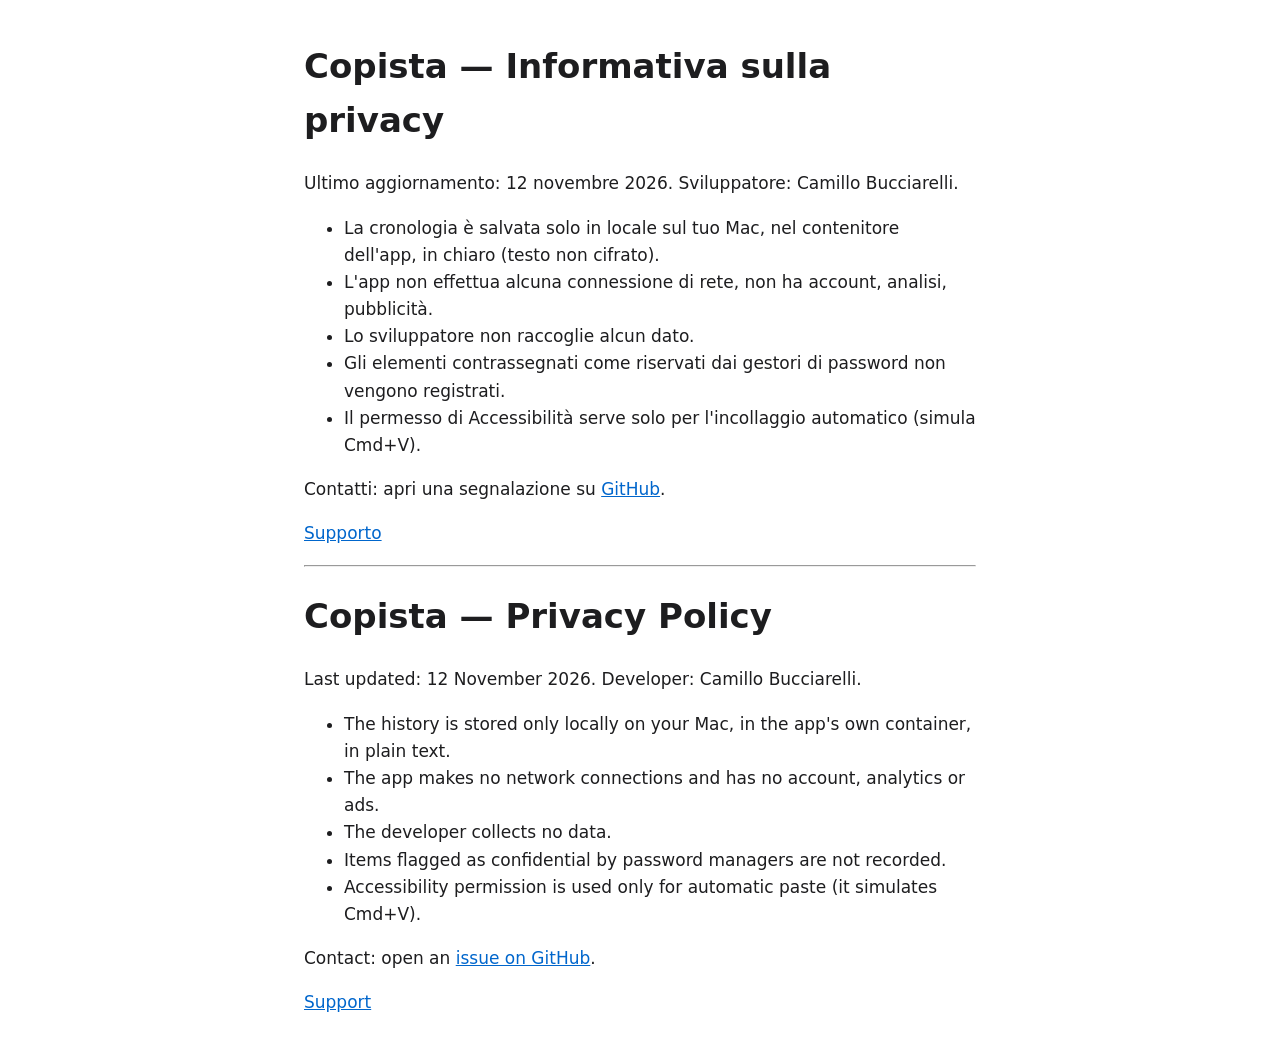
==== privacy.html @ 1095b619 "Sito di supporto e privacy di Copista Co-Authored-By: Claude Fable 5.2 <noreply@anthropic.com>" ====
<!doctype html>
<html lang="it"><head><meta charset="utf-8"><meta name="viewport" content="width=device-width,initial-scale=1">
<title>Copista — Informativa sulla privacy</title>
<style>:root{color-scheme:light dark}body{font:17px/1.6 -apple-system,system-ui,sans-serif;max-width:42rem;margin:0 auto;padding:1rem;background:#fff;color:#1d1d1f}a{color:#0066cc}kbd{border:1px solid #888;border-radius:4px;padding:0 .3em}@media(prefers-color-scheme:dark){body{background:#1c1c1e;color:#f2f2f7}a{color:#6cb6ff}}</style></head><body>
<h1>Copista — Informativa sulla privacy</h1>
<p>Ultimo aggiornamento: 12 novembre 2026. Sviluppatore: Camillo Bucciarelli.</p>
<ul>
<li>La cronologia è salvata solo in locale sul tuo Mac, nel contenitore dell'app, in chiaro (testo non cifrato).</li>
<li>L'app non effettua alcuna connessione di rete, non ha account, analisi, pubblicità.</li>
<li>Lo sviluppatore non raccoglie alcun dato.</li>
<li>Gli elementi contrassegnati come riservati dai gestori di password non vengono registrati.</li>
<li>Il permesso di Accessibilità serve solo per l'incollaggio automatico (simula Cmd+V).</li>
</ul>
<p>Contatti: apri una segnalazione su <a href="https://github.com/camillobucciarelli/copista-site/issues">GitHub</a>.</p>
<p><a href="index.html">Supporto</a></p>
<hr>
<h1 lang="en">Copista — Privacy Policy</h1>
<div lang="en">
<p>Last updated: 12 November 2026. Developer: Camillo Bucciarelli.</p>
<ul>
<li>The history is stored only locally on your Mac, in the app's own container, in plain text.</li>
<li>The app makes no network connections and has no account, analytics or ads.</li>
<li>The developer collects no data.</li>
<li>Items flagged as confidential by password managers are not recorded.</li>
<li>Accessibility permission is used only for automatic paste (it simulates Cmd+V).</li>
</ul>
<p>Contact: open an <a href="https://github.com/camillobucciarelli/copista-site/issues">issue on GitHub</a>.</p>
<p><a href="index.html">Support</a></p>
</div>
</body></html>
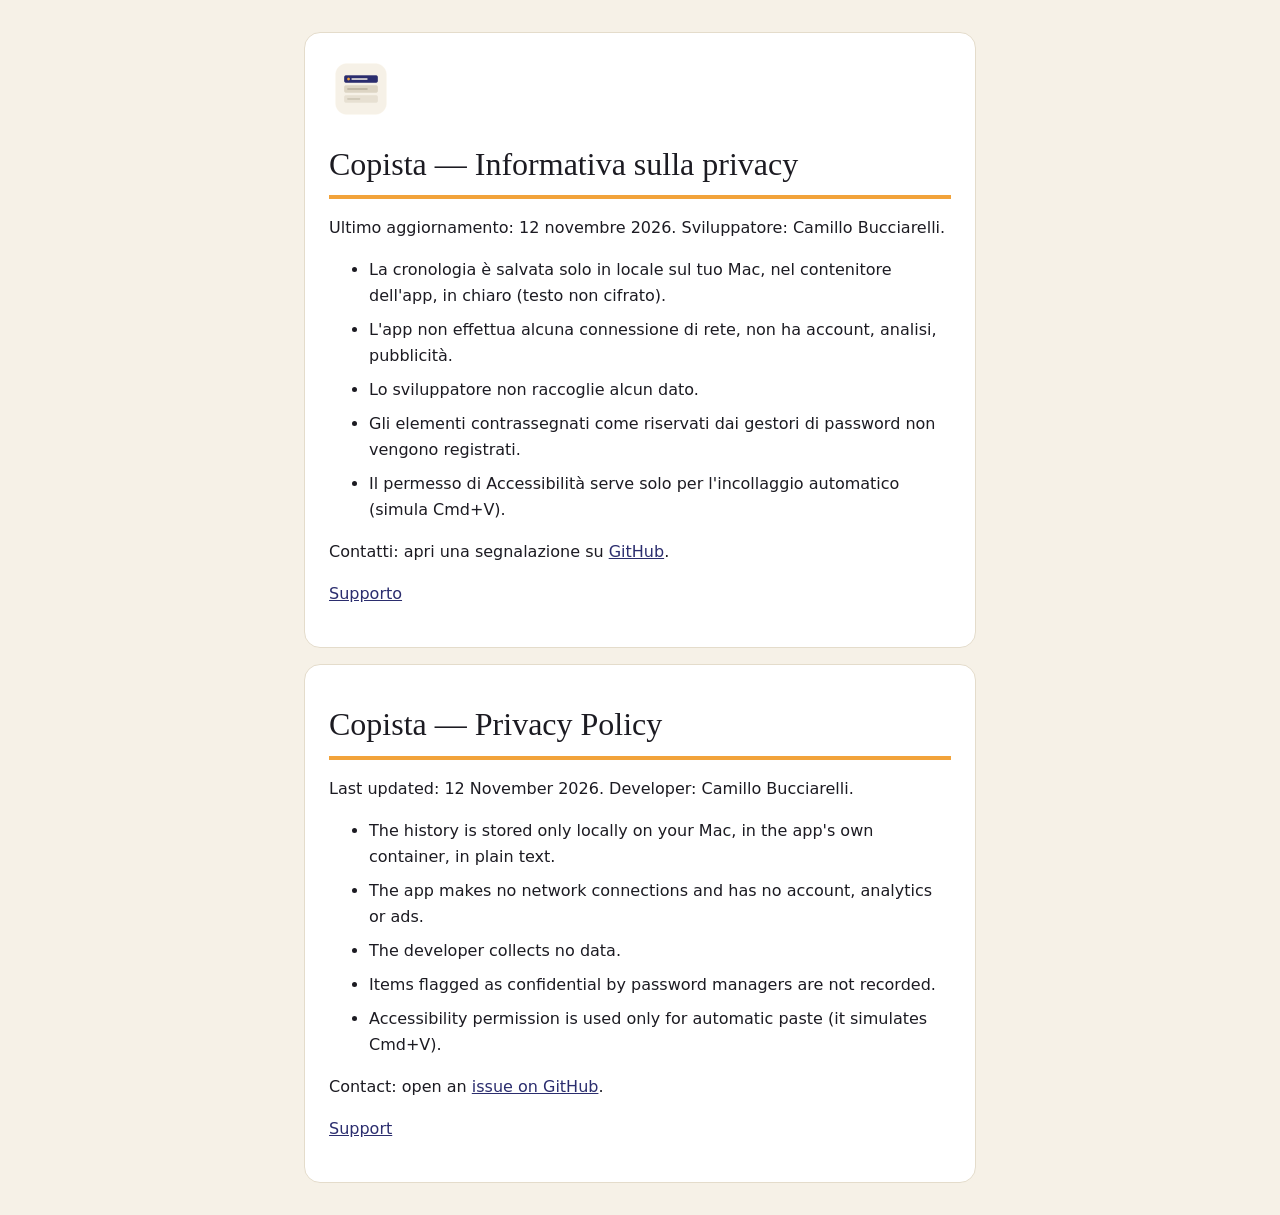
==== commit 4636c58e: "Stile coerente con Postino Co-Authored-By: Claude Fable 5.2 <noreply@anthropic.com>" ====
--- a/privacy.html
+++ b/privacy.html
@@ -1,7 +1,24 @@
 <!doctype html>
 <html lang="it"><head><meta charset="utf-8"><meta name="viewport" content="width=device-width,initial-scale=1">
 <title>Copista — Informativa sulla privacy</title>
-<style>:root{color-scheme:light dark}body{font:17px/1.6 -apple-system,system-ui,sans-serif;max-width:42rem;margin:0 auto;padding:1rem;background:#fff;color:#1d1d1f}a{color:#0066cc}kbd{border:1px solid #888;border-radius:4px;padding:0 .3em}@media(prefers-color-scheme:dark){body{background:#1c1c1e;color:#f2f2f7}a{color:#6cb6ff}}</style></head><body>
+<link rel="icon" type="image/png" href="icon.png">
+<style>
+  /* Stile ispirato a Postino (docs/download): sfondo caldo, scheda rialzata, filetto colorato sotto il titolo; colori dall'icona di Copista. */
+  :root{color-scheme:light dark;--sfondo:#F6F1E7;--superficie:#FFFFFF;--testo:#1C1B22;--attenuato:#5E5A66;--primario:#2B2D6E;--bordo:#E4DCCB;--accento:#F2A33A;--focus:#B0500A;--tasto:#F6F1E7}
+  @media(prefers-color-scheme:dark){:root{--sfondo:#131318;--superficie:#202026;--testo:#F6F1E7;--attenuato:#A9A4B5;--primario:#AEB0F2;--bordo:#2E2E38;--accento:#F2A33A;--focus:#F2A65E;--tasto:#2B2D3A}}
+  body{margin:0 auto;padding:1rem;max-width:42rem;background:var(--sfondo);color:var(--testo);font:1rem/1.625 ui-rounded,"SF Pro Rounded",Figtree,system-ui,-apple-system,"Segoe UI",Roboto,sans-serif}
+  main{background:var(--superficie);border:1px solid var(--bordo);border-radius:1rem;padding:1rem 1.5rem 1.5rem;margin:1rem 0}
+  h1{font:400 2rem/1.2 "New York",Georgia,serif;margin:1.5rem 0 .75rem;padding-bottom:.75rem;border-bottom:.25rem solid var(--accento);overflow-wrap:anywhere}
+  h2{font-size:1.2rem;margin:1.75rem 0 .5rem;color:var(--primario)}
+  .logo{display:block;border-radius:22%;margin-top:.5rem}
+  a{color:var(--primario);text-decoration:underline;overflow-wrap:anywhere}
+  a:focus-visible{outline:.2em solid var(--focus);outline-offset:.2em}
+  li{margin-bottom:.5rem}
+  kbd{font:inherit;font-size:.9em;font-weight:600;background:var(--tasto);border:1px solid var(--bordo);border-bottom-width:2px;border-radius:.4rem;padding:.05em .45em}
+  hr{border:0;border-top:1px solid var(--bordo);margin:2rem 0 0}
+</style></head><body>
+<main>
+<img class="logo" src="icon.png" width="64" height="64" alt="">
 <h1>Copista — Informativa sulla privacy</h1>
 <p>Ultimo aggiornamento: 12 novembre 2026. Sviluppatore: Camillo Bucciarelli.</p>
 <ul>
@@ -13,7 +30,8 @@
 </ul>
 <p>Contatti: apri una segnalazione su <a href="https://github.com/camillobucciarelli/copista-site/issues">GitHub</a>.</p>
 <p><a href="index.html">Supporto</a></p>
-<hr>
+</main>
+<main>
 <h1 lang="en">Copista — Privacy Policy</h1>
 <div lang="en">
 <p>Last updated: 12 November 2026. Developer: Camillo Bucciarelli.</p>
@@ -27,4 +45,5 @@
 <p>Contact: open an <a href="https://github.com/camillobucciarelli/copista-site/issues">issue on GitHub</a>.</p>
 <p><a href="index.html">Support</a></p>
 </div>
+</main>
 </body></html>
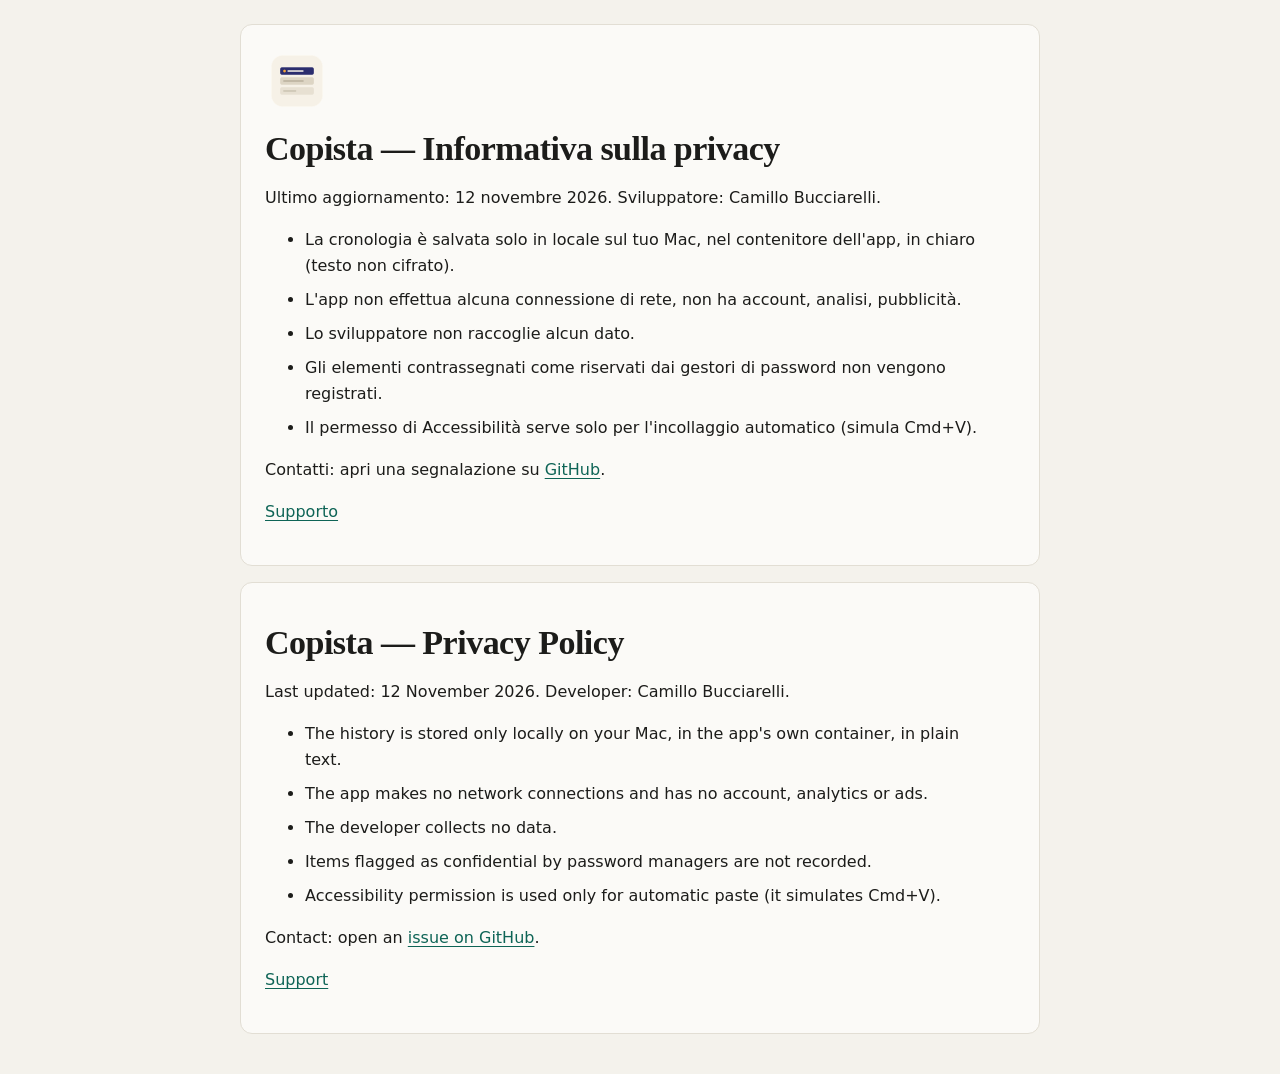
==== commit de0fa90e: "Stile dal design system di Postino Co-Authored-By: Claude Fable 5.2 <noreply@anthropic.com>" ====
--- a/privacy.html
+++ b/privacy.html
@@ -2,21 +2,7 @@
 <html lang="it"><head><meta charset="utf-8"><meta name="viewport" content="width=device-width,initial-scale=1">
 <title>Copista — Informativa sulla privacy</title>
 <link rel="icon" type="image/png" href="icon.png">
-<style>
-  /* Stile ispirato a Postino (docs/download): sfondo caldo, scheda rialzata, filetto colorato sotto il titolo; colori dall'icona di Copista. */
-  :root{color-scheme:light dark;--sfondo:#F6F1E7;--superficie:#FFFFFF;--testo:#1C1B22;--attenuato:#5E5A66;--primario:#2B2D6E;--bordo:#E4DCCB;--accento:#F2A33A;--focus:#B0500A;--tasto:#F6F1E7}
-  @media(prefers-color-scheme:dark){:root{--sfondo:#131318;--superficie:#202026;--testo:#F6F1E7;--attenuato:#A9A4B5;--primario:#AEB0F2;--bordo:#2E2E38;--accento:#F2A33A;--focus:#F2A65E;--tasto:#2B2D3A}}
-  body{margin:0 auto;padding:1rem;max-width:42rem;background:var(--sfondo);color:var(--testo);font:1rem/1.625 ui-rounded,"SF Pro Rounded",Figtree,system-ui,-apple-system,"Segoe UI",Roboto,sans-serif}
-  main{background:var(--superficie);border:1px solid var(--bordo);border-radius:1rem;padding:1rem 1.5rem 1.5rem;margin:1rem 0}
-  h1{font:400 2rem/1.2 "New York",Georgia,serif;margin:1.5rem 0 .75rem;padding-bottom:.75rem;border-bottom:.25rem solid var(--accento);overflow-wrap:anywhere}
-  h2{font-size:1.2rem;margin:1.75rem 0 .5rem;color:var(--primario)}
-  .logo{display:block;border-radius:22%;margin-top:.5rem}
-  a{color:var(--primario);text-decoration:underline;overflow-wrap:anywhere}
-  a:focus-visible{outline:.2em solid var(--focus);outline-offset:.2em}
-  li{margin-bottom:.5rem}
-  kbd{font:inherit;font-size:.9em;font-weight:600;background:var(--tasto);border:1px solid var(--bordo);border-bottom-width:2px;border-radius:.4rem;padding:.05em .45em}
-  hr{border:0;border-top:1px solid var(--bordo);margin:2rem 0 0}
-</style></head><body>
+<link rel="stylesheet" href="style.css"></head><body>
 <main>
 <img class="logo" src="icon.png" width="64" height="64" alt="">
 <h1>Copista — Informativa sulla privacy</h1>
--- a/style.css
+++ b/style.css
@@ -0,0 +1,36 @@
+@font-face{font-family:"Newsreader";font-style:normal;font-weight:200 800;font-display:swap;src:url(fonts/newsreader-latin-ext.woff2) format("woff2");unicode-range:U+0100-02BA,U+02BD-02C5,U+02C7-02CC,U+02CE-02D7,U+02DD-02FF,U+0304,U+0308,U+0329,U+1D00-1DBF,U+1E00-1E9F,U+1EF2-1EFF,U+2020,U+20A0-20AB,U+20AD-20C4,U+2113,U+2C60-2C7F,U+A720-A7FF}
+@font-face{font-family:"Newsreader";font-style:normal;font-weight:200 800;font-display:swap;src:url(fonts/newsreader-latin.woff2) format("woff2");unicode-range:U+0000-00FF,U+0131,U+0152-0153,U+02BB-02BC,U+02C6,U+02DA,U+02DC,U+0304,U+0308,U+0329,U+2000-206F,U+20AC,U+2122,U+2191,U+2193,U+2212,U+2215,U+FEFF,U+FFFD}
+@font-face{font-family:"Instrument Sans";font-style:normal;font-weight:400 700;font-display:swap;src:url(fonts/instrument-sans-latin-ext.woff2) format("woff2");unicode-range:U+0100-02BA,U+02BD-02C5,U+02C7-02CC,U+02CE-02D7,U+02DD-02FF,U+0304,U+0308,U+0329,U+1D00-1DBF,U+1E00-1E9F,U+1EF2-1EFF,U+2020,U+20A0-20AB,U+20AD-20C4,U+2113,U+2C60-2C7F,U+A720-A7FF}
+@font-face{font-family:"Instrument Sans";font-style:normal;font-weight:400 700;font-display:swap;src:url(fonts/instrument-sans-latin.woff2) format("woff2");unicode-range:U+0000-00FF,U+0131,U+0152-0153,U+02BB-02BC,U+02C6,U+02DA,U+02DC,U+0304,U+0308,U+0329,U+2000-206F,U+20AC,U+2122,U+2191,U+2193,U+2212,U+2215,U+FEFF,U+FFFD}
+@font-face{font-family:"IBM Plex Mono";font-style:normal;font-weight:400;font-display:swap;src:url(fonts/ibm-plex-mono-latin-ext.woff2) format("woff2");unicode-range:U+0100-02BA,U+02BD-02C5,U+02C7-02CC,U+02CE-02D7,U+02DD-02FF,U+0304,U+0308,U+0329,U+1D00-1DBF,U+1E00-1E9F,U+1EF2-1EFF,U+2020,U+20A0-20AB,U+20AD-20C4,U+2113,U+2C60-2C7F,U+A720-A7FF}
+@font-face{font-family:"IBM Plex Mono";font-style:normal;font-weight:400;font-display:swap;src:url(fonts/ibm-plex-mono-latin.woff2) format("woff2");unicode-range:U+0000-00FF,U+0131,U+0152-0153,U+02BB-02BC,U+02C6,U+02DA,U+02DC,U+0304,U+0308,U+0329,U+2000-206F,U+20AC,U+2122,U+2191,U+2193,U+2212,U+2215,U+FEFF,U+FFFD}
+/* Token del design system Postino, valori risolti. Livello semantico, tema chiaro. */
+:root{color-scheme:light dark;
+--surface-ground:#f4f2ec;--surface:#fbfaf7;--surface-raised:#ffffff;
+--ink:#1c1c1a;--ink-muted:#625e55;--ink-subtle:#67635a;
+--brand:#0e6456;--on-brand:#ffffff;
+--border-subtle:#e2ded4;--border-strong:#7f7a6e;--focus-ring:#b0500a;
+--font-serif:"Newsreader",Georgia,"Times New Roman",serif;
+--font-sans:"Instrument Sans",system-ui,-apple-system,"Segoe UI",Roboto,sans-serif;
+--font-mono:"IBM Plex Mono",ui-monospace,Menlo,monospace;
+--space-1:4px;--space-2:8px;--space-3:12px;--space-4:16px;--space-6:24px;--space-8:32px;
+--radius-xs:4px;--radius-md:12px}
+@media(prefers-color-scheme:dark){:root{
+--surface-ground:#131312;--surface:#1c1c1a;--surface-raised:#242422;
+--ink:#f4f2ec;--ink-muted:#a6a093;--ink-subtle:#a39e93;
+--brand:#79c9b3;--on-brand:#0b231e;
+--border-subtle:#2d2c29;--border-strong:#7f7a6e;--focus-ring:#f2a65e}}
+*{box-sizing:border-box}
+body{margin:0;padding:var(--space-4);background:var(--surface-ground);color:var(--ink);font:400 16px/26px var(--font-sans)}
+@media(min-width:600px){body{padding:var(--space-6)}}
+main{max-width:800px;margin:0 auto var(--space-4);padding:var(--space-4);background:var(--surface);border:1px solid var(--border-subtle);border-radius:var(--radius-md)}
+@media(min-width:600px){main{padding:var(--space-6)}}
+p,ul{max-width:70ch;margin:0 0 var(--space-4)}
+li{margin-bottom:var(--space-2)}
+h1,h2{font-family:var(--font-serif);color:var(--ink);overflow-wrap:anywhere}
+h1{font-size:34px;line-height:40px;font-weight:600;letter-spacing:-.015em;margin:var(--space-4) 0 var(--space-4)}
+h2{font-size:24px;line-height:30px;font-weight:600;letter-spacing:-.005em;margin:var(--space-8) 0 var(--space-3)}
+.logo{display:block;border-radius:var(--radius-md)}
+a{color:var(--brand);text-decoration:underline;text-underline-offset:.2em;overflow-wrap:anywhere}
+a:focus-visible{outline:2px solid var(--focus-ring);outline-offset:2px;border-radius:var(--radius-xs)}
+kbd{font:400 13px/20px var(--font-mono);background:var(--surface-raised);color:var(--ink);border:1px solid var(--border-strong);border-radius:var(--radius-xs);padding:0 var(--space-1);white-space:nowrap}
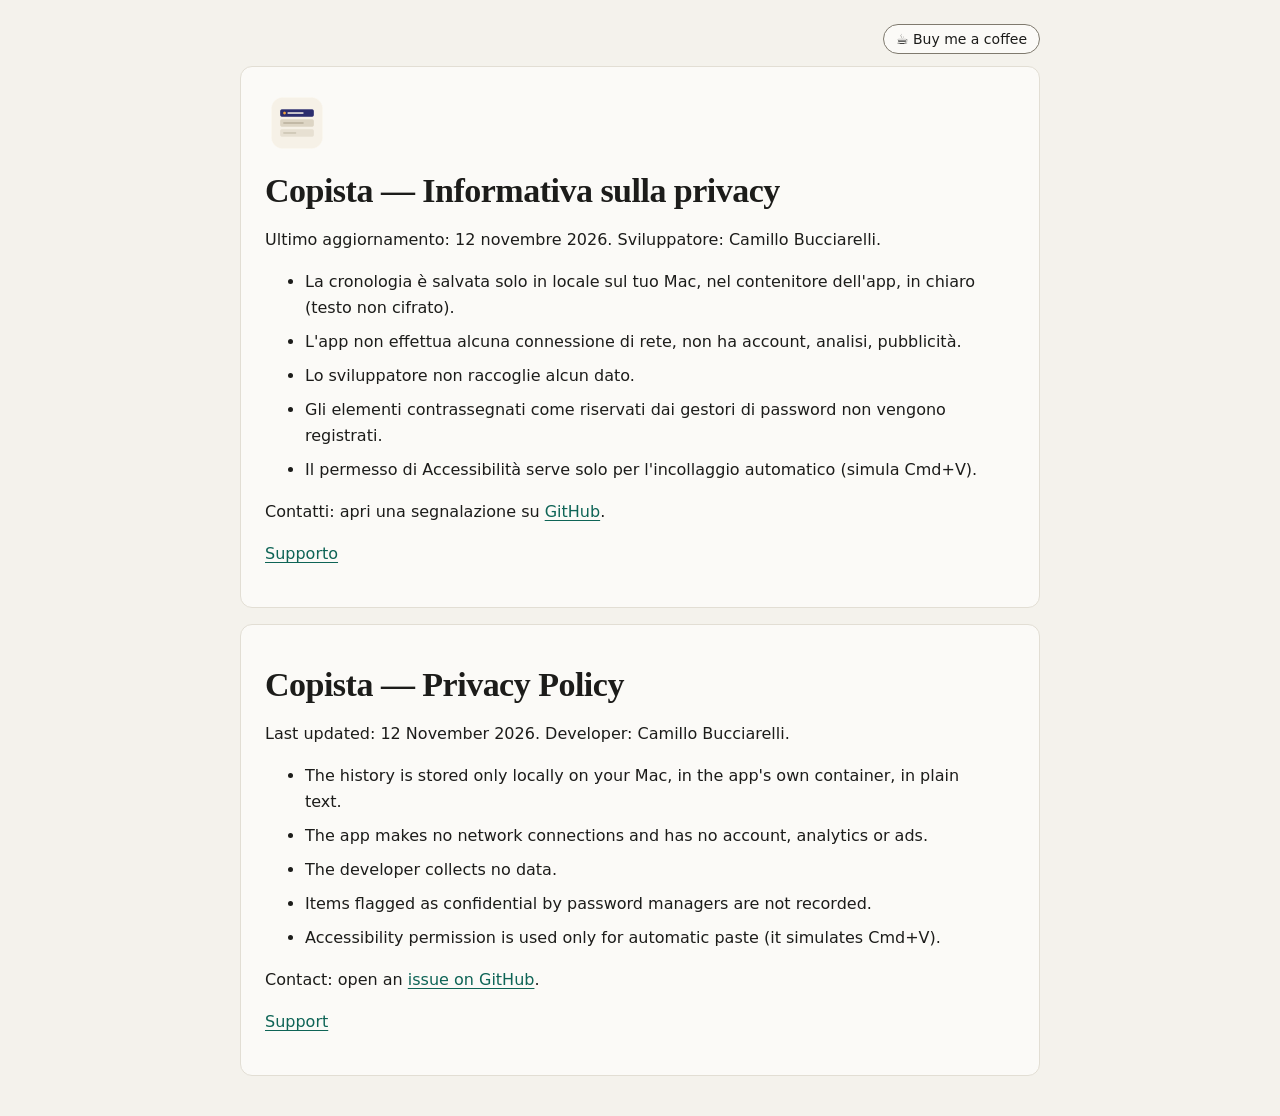
==== commit 69fe2139: "Pulsante Buy me a coffee in alto a destra nell'intestazione Co-Authored-By: Claude Fable 5.2 <norepl" ====
--- a/privacy.html
+++ b/privacy.html
@@ -3,6 +3,7 @@
 <title>Copista — Informativa sulla privacy</title>
 <link rel="icon" type="image/png" href="icon.png">
 <link rel="stylesheet" href="style.css"></head><body>
+<header class="topbar"><a class="sponsor" href="https://buymeacoffee.com/camillobucciarelli" rel="noopener"><span aria-hidden="true">☕</span> Buy me a coffee</a></header>
 <main>
 <img class="logo" src="icon.png" width="64" height="64" alt="">
 <h1>Copista — Informativa sulla privacy</h1>
--- a/style.css
+++ b/style.css
@@ -34,3 +34,7 @@
 a{color:var(--brand);text-decoration:underline;text-underline-offset:.2em;overflow-wrap:anywhere}
 a:focus-visible{outline:2px solid var(--focus-ring);outline-offset:2px;border-radius:var(--radius-xs)}
 kbd{font:400 13px/20px var(--font-mono);background:var(--surface-raised);color:var(--ink);border:1px solid var(--border-strong);border-radius:var(--radius-xs);padding:0 var(--space-1);white-space:nowrap}
+.topbar{max-width:800px;margin:0 auto var(--space-3);display:flex;justify-content:flex-end}
+.sponsor{font:500 14px/20px var(--font-sans);color:var(--ink);text-decoration:none;white-space:nowrap;padding:var(--space-1) var(--space-3);border:1px solid var(--border-strong);border-radius:999px;background:var(--surface)}
+.sponsor:hover,.sponsor:focus-visible{color:var(--brand);border-color:var(--brand)}
+.sponsor:focus-visible{outline:2px solid var(--focus-ring);outline-offset:2px;border-radius:999px}
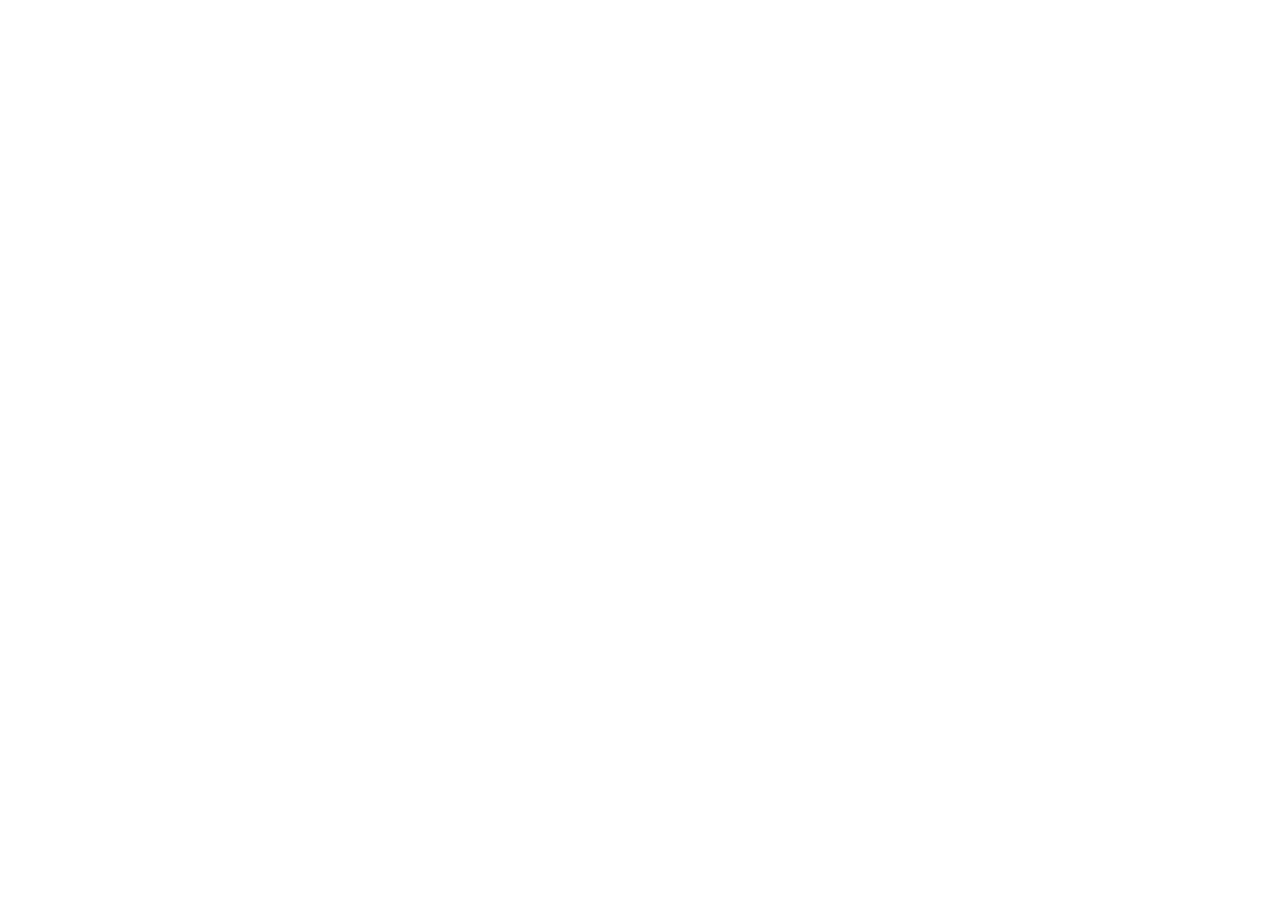
==== commit 6b9ad438: "Reindirizza le pagine a copista.camillobucciarelli.dev Il sito è ora in un bucket Cloudflare R2; i s" ====
--- a/privacy.html
+++ b/privacy.html
@@ -1,36 +1,7 @@
 <!doctype html>
 <html lang="it"><head><meta charset="utf-8"><meta name="viewport" content="width=device-width,initial-scale=1">
 <title>Copista — Informativa sulla privacy</title>
-<link rel="icon" type="image/png" href="icon.png">
-<link rel="stylesheet" href="style.css"></head><body>
-<header class="topbar"><a class="sponsor" href="https://buymeacoffee.com/camillobucciarelli" rel="noopener"><span aria-hidden="true">☕</span> Buy me a coffee</a></header>
-<main>
-<img class="logo" src="icon.png" width="64" height="64" alt="">
-<h1>Copista — Informativa sulla privacy</h1>
-<p>Ultimo aggiornamento: 12 novembre 2026. Sviluppatore: Camillo Bucciarelli.</p>
-<ul>
-<li>La cronologia è salvata solo in locale sul tuo Mac, nel contenitore dell'app, in chiaro (testo non cifrato).</li>
-<li>L'app non effettua alcuna connessione di rete, non ha account, analisi, pubblicità.</li>
-<li>Lo sviluppatore non raccoglie alcun dato.</li>
-<li>Gli elementi contrassegnati come riservati dai gestori di password non vengono registrati.</li>
-<li>Il permesso di Accessibilità serve solo per l'incollaggio automatico (simula Cmd+V).</li>
-</ul>
-<p>Contatti: apri una segnalazione su <a href="https://github.com/camillobucciarelli/copista-site/issues">GitHub</a>.</p>
-<p><a href="index.html">Supporto</a></p>
-</main>
-<main>
-<h1 lang="en">Copista — Privacy Policy</h1>
-<div lang="en">
-<p>Last updated: 12 November 2026. Developer: Camillo Bucciarelli.</p>
-<ul>
-<li>The history is stored only locally on your Mac, in the app's own container, in plain text.</li>
-<li>The app makes no network connections and has no account, analytics or ads.</li>
-<li>The developer collects no data.</li>
-<li>Items flagged as confidential by password managers are not recorded.</li>
-<li>Accessibility permission is used only for automatic paste (it simulates Cmd+V).</li>
-</ul>
-<p>Contact: open an <a href="https://github.com/camillobucciarelli/copista-site/issues">issue on GitHub</a>.</p>
-<p><a href="index.html">Support</a></p>
-</div>
-</main>
+<link rel="canonical" href="https://copista.camillobucciarelli.dev/privacy.html">
+<meta http-equiv="refresh" content="0; url=https://copista.camillobucciarelli.dev/privacy.html"></head><body>
+<p>La pagina è ora su / This page moved to <a href="https://copista.camillobucciarelli.dev/privacy.html">copista.camillobucciarelli.dev/privacy.html</a>.</p>
 </body></html>
